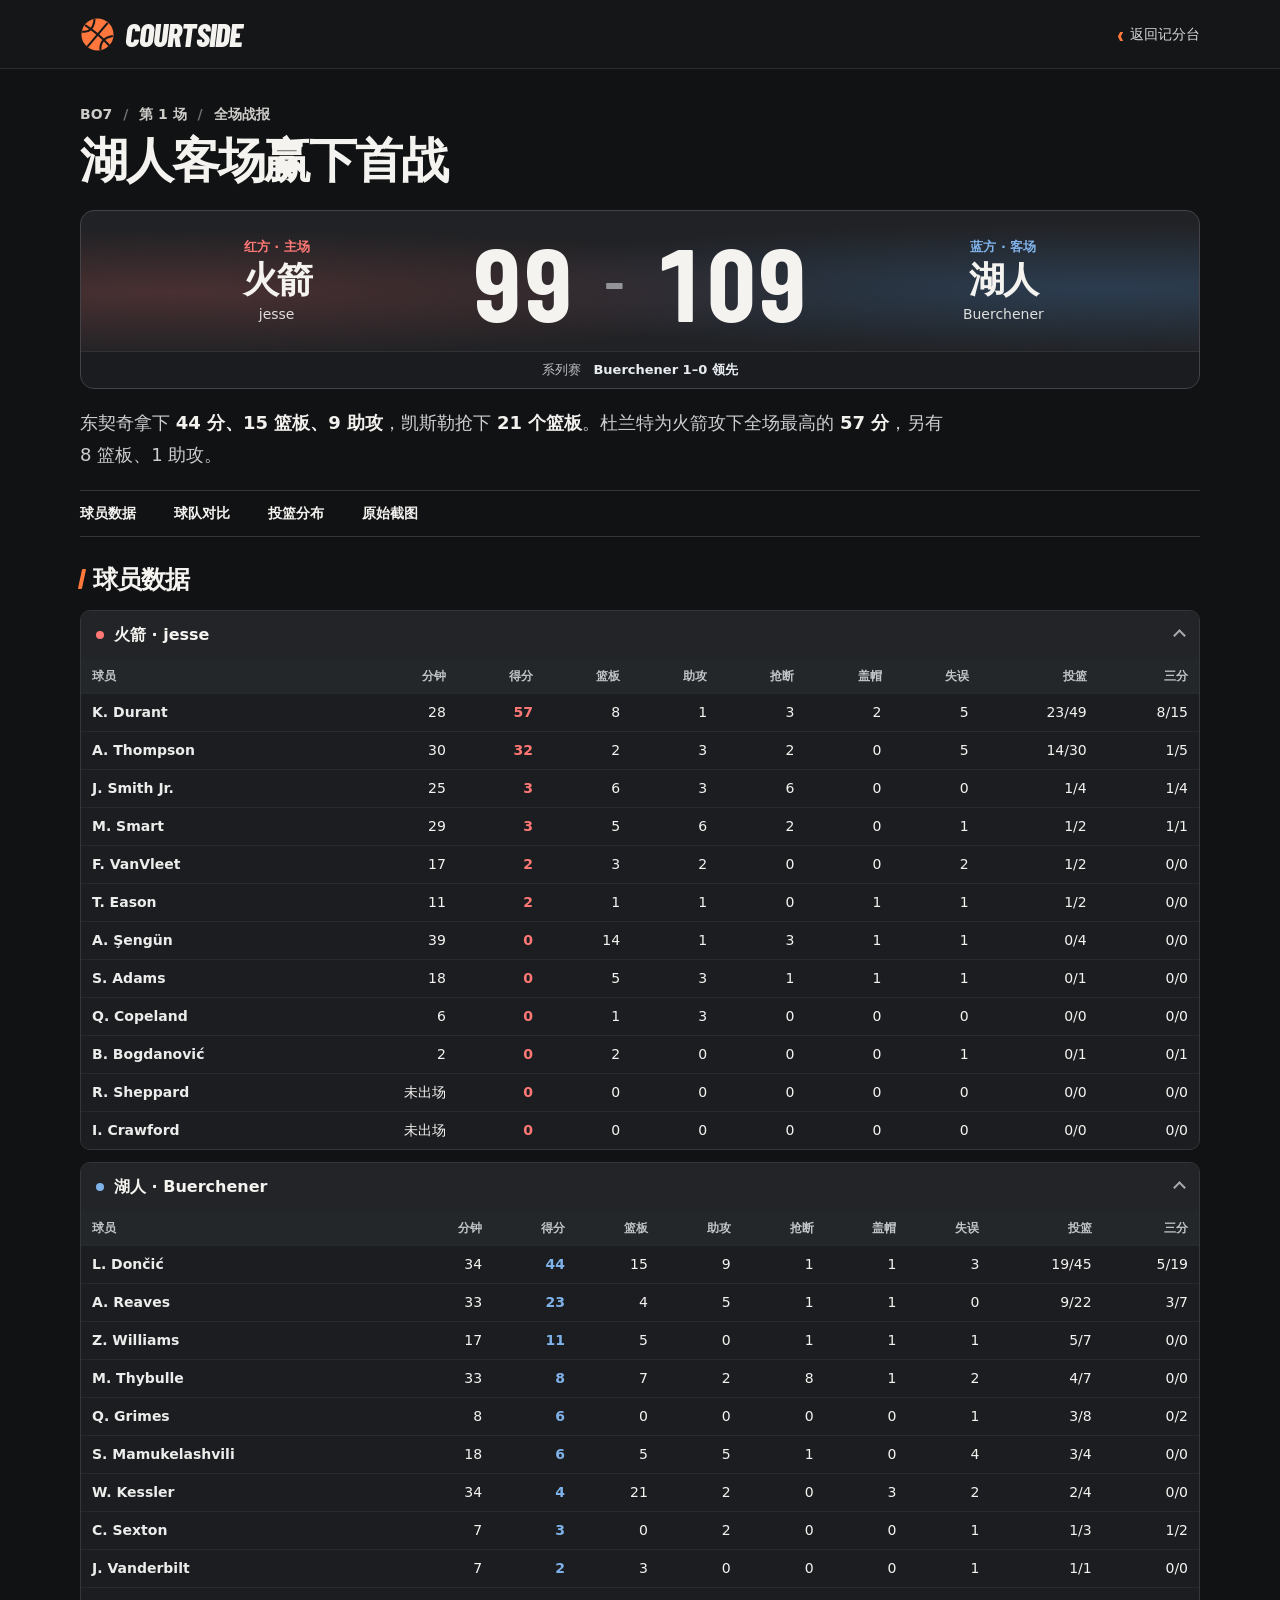
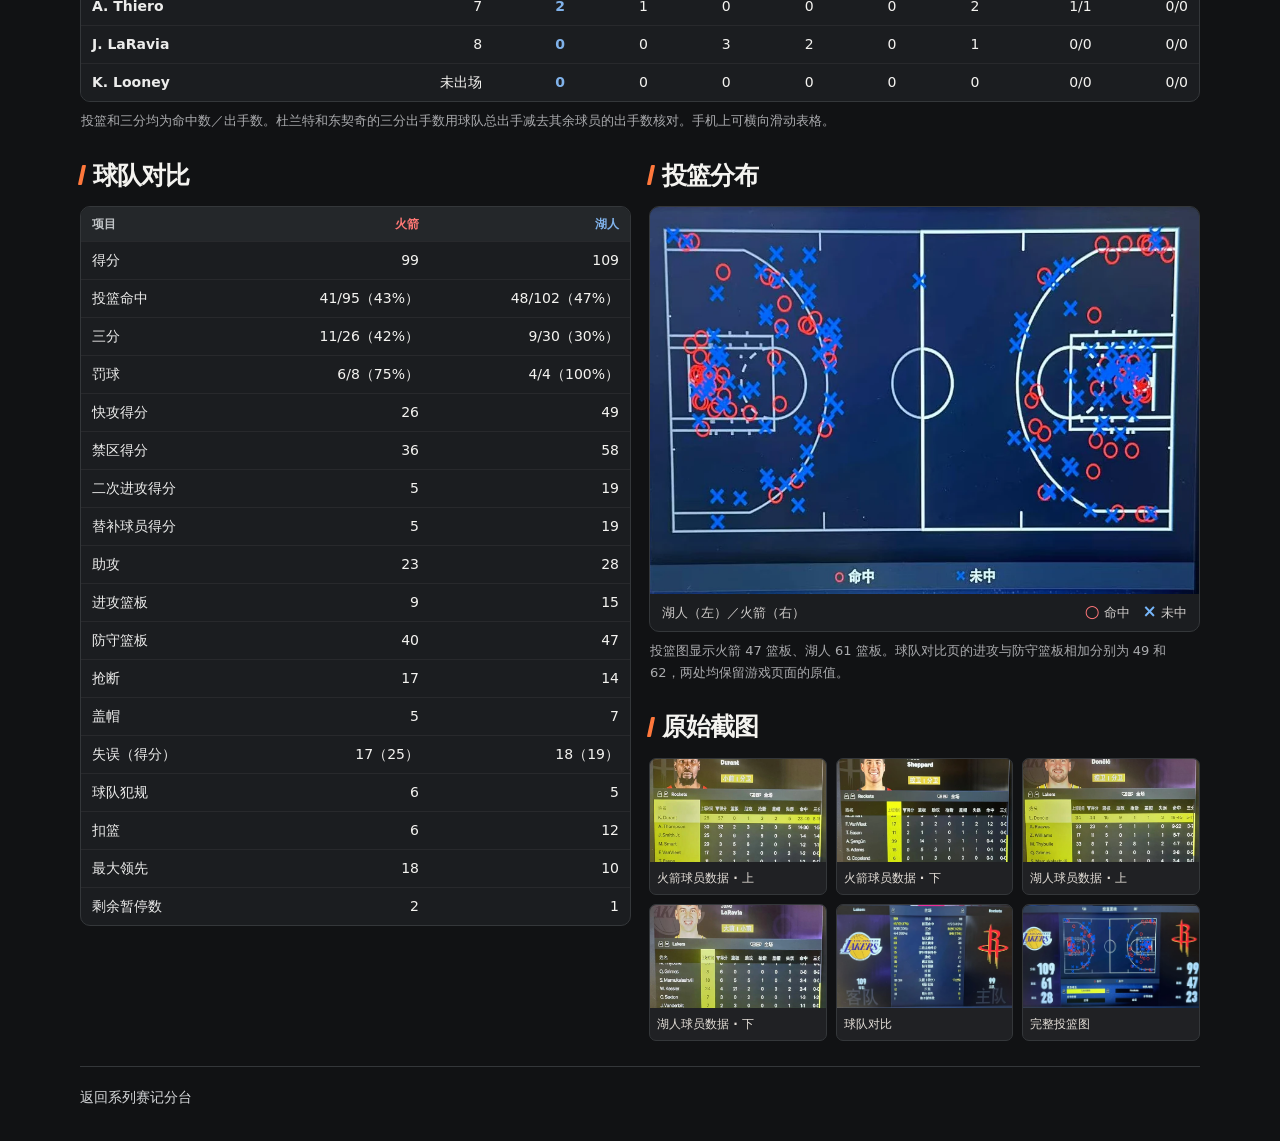
==== reports/game-01/index.html @ 8e252fa8 "Publish the Lakers opening win and Game 1 box score" ====
<!doctype html>
<html lang="zh-CN">
<head>
  <meta charset="utf-8">
  <meta name="viewport" content="width=device-width, initial-scale=1">
  <meta name="theme-color" content="#111214">
  <title>首场战报 · 火箭 99–109 湖人 | Courtside</title>
  <meta name="description" content="NBA 2K 系列赛首场战报。Buerchener 的湖人客场 109–99 战胜 jesse 的火箭，系列赛 1–0 领先。查看球员数据、球队对比和全场投篮图。">
  <link rel="icon" href="../../assets/courtside.svg" type="image/svg+xml">
  <link rel="stylesheet" href="../../style.css?v=5">
  <link rel="stylesheet" href="./report.css">
  <script defer src="./data.js"></script>
  <script defer src="./report.js"></script>
</head>
<body class="report">
  <a class="skip" href="#report-main">跳转到战报</a>
  <header class="site-header">
    <div class="report-header wrap">
      <a class="brand" href="../../index.html#board" aria-label="Courtside 记分台">
        <img src="../../assets/courtside.svg" alt="" width="35" height="35">
        <span>COURTSIDE</span>
      </a>
      <a class="back-link" href="../../index.html#board"><span aria-hidden="true">‹</span> 返回记分台</a>
    </div>
  </header>
  <main id="report-main" class="wrap">
    <p class="game-kicker">BO7 <span>/</span> 第 1 场 <span>/</span> 全场战报</p>
    <h1>湖人客场赢下首战</h1>
    <div class="final-score" aria-label="全场比分，主队火箭 99 分，客队湖人 109 分">
      <div class="club rockets">
        <span class="club-side">红方 · 主场</span>
        <strong>火箭</strong><span class="coach">jesse</span>
      </div>
      <div class="numerals" aria-hidden="true"><b>99</b><i>–</i><b>109</b></div>
      <div class="club lakers">
        <span class="club-side">蓝方 · 客场</span>
        <strong>湖人</strong><span class="coach">Buerchener</span>
      </div>
      <p class="series-line">系列赛 <b>Buerchener 1–0 领先</b></p>
    </div>
    <p class="game-story">东契奇拿下 <strong>44 分、15 篮板、9 助攻</strong>，凯斯勒抢下 <strong>21 个篮板</strong>。杜兰特为火箭攻下全场最高的 <strong>57 分</strong>，另有 8 篮板、1 助攻。</p>
    <nav class="section-links" aria-label="战报章节">
      <a href="#boxscore">球员数据</a><a href="#teams">球队对比</a><a href="#shots">投篮分布</a><a href="#originals">原始截图</a>
    </nav>
    <section class="report-section" id="boxscore" aria-labelledby="players-heading">
      <h2 id="players-heading">球员数据</h2>
      <div id="box-tables"></div>
      <p class="report-note">投篮和三分均为命中数／出手数。杜兰特和东契奇的三分出手数用球队总出手减去其余球员的出手数核对。手机上可横向滑动表格。</p>
    </section>
    <div class="analytics-layout">
      <section class="report-section" id="teams" aria-labelledby="teams-heading">
        <h2 id="teams-heading">球队对比</h2>
        <div class="table-card">
          <table class="compare-table">
            <caption class="sr-only">全场技术统计，依次为火箭和湖人</caption>
            <thead><tr><th scope="col">项目</th><th scope="col" class="red-text">火箭</th><th scope="col" class="blue-text">湖人</th></tr></thead>
            <tbody id="team-stats"></tbody>
          </table>
        </div>
      </section>
      <div>
        <section class="report-section" id="shots" aria-labelledby="shot-heading">
          <h2 id="shot-heading">投篮分布</h2>
          <figure class="shot-card">
            <a href="./shot-chart-full.webp" aria-label="打开完整比赛投篮图">
              <img class="shot-image" src="./shot-chart.webp" alt="全场投篮点位，湖人在左半场，火箭在右半场。红圈代表命中，蓝叉代表未中。" loading="lazy">
            </a>
            <figcaption><span>湖人（左）／火箭（右）</span><span><b class="made" aria-hidden="true">○</b> 命中　<b class="miss" aria-hidden="true">×</b> 未中</span></figcaption>
          </figure>
          <p class="report-note">投篮图显示火箭 47 篮板、湖人 61 篮板。球队对比页的进攻与防守篮板相加分别为 49 和 62，两处均保留游戏页面的原值。</p>
        </section>
        <section class="report-section" id="originals" aria-labelledby="sources-heading">
          <h2 id="sources-heading">原始截图</h2>
          <div class="source-grid">
            <a href="./rockets-1.webp"><img src="./rockets-1.webp" alt="" loading="lazy"><span>火箭球员数据 · 上</span></a>
            <a href="./rockets-2.webp"><img src="./rockets-2.webp" alt="" loading="lazy"><span>火箭球员数据 · 下</span></a>
            <a href="./lakers-1.webp"><img src="./lakers-1.webp" alt="" loading="lazy"><span>湖人球员数据 · 上</span></a>
            <a href="./lakers-2.webp"><img src="./lakers-2.webp" alt="" loading="lazy"><span>湖人球员数据 · 下</span></a>
            <a href="./team-comparison.webp"><img src="./team-comparison.webp" alt="" loading="lazy"><span>球队对比</span></a>
            <a href="./shot-chart-full.webp"><img src="./shot-chart-full.webp" alt="" loading="lazy"><span>完整投篮图</span></a>
          </div>
        </section>
      </div>
    </div>
  </main>
  <footer class="wrap report-footer"><a href="../../index.html#board">返回系列赛记分台</a></footer>
</body>
</html>
---- style.css ----
@font-face{font-family:"Barlow Condensed";src:url("./assets/barlow-condensed-bold.ttf") format("truetype");font-style:normal;font-weight:700;font-display:swap}
@font-face{font-family:"Barlow Condensed";src:url("./assets/barlow-condensed-extrabold-italic.ttf") format("truetype");font-style:italic;font-weight:800;font-display:swap}
:root {
  color-scheme:dark;
  --bg:#111214; --panel:#1b1d20; --line:#34373a; --muted:#a7a9ad;
  --ink:#f4f3f0; --orange:#ff783c; --red:#ff7875; --blue:#80b2ea; --gold:#e5bd70;
  --display:"Barlow Condensed","Arial Narrow",sans-serif;
  --body:"PingFang SC","Noto Sans SC","Microsoft YaHei",system-ui,sans-serif;
}
*{box-sizing:border-box}
body{margin:0;background:var(--bg);font-family:var(--body);color:var(--ink);line-height:1.5;-webkit-font-smoothing:antialiased}
[hidden]{display:none!important}
button,input{font:inherit}
button,a,input{-webkit-tap-highlight-color:transparent}
button{cursor:pointer;color:inherit}
button:disabled{cursor:default}
button:focus-visible,a:focus-visible,summary:focus-visible{outline:2px solid var(--orange);outline-offset:4px}
input:focus-visible{outline:2px solid var(--orange);outline-offset:2px}
button:not(:disabled):active{transform:translateY(1px)}
a{color:inherit}
h1,h2,h3,p{margin:0}
.skip{position:fixed;z-index:20;top:-8rem;left:1rem;background:var(--orange);color:#151515;padding:8px 15px}
.skip:focus{top:1rem}
.wrap{width:min(1120px,calc(100% - 88px));margin-inline:auto}
.site-header{background:#151618;border-bottom:1px solid #2b2c30}
.header-inner{display:flex;align-items:center;gap:clamp(28px,5.3vw,82px);height:72px}
.brand{display:inline-flex;align-items:center;gap:10px;text-decoration:none}
.brand img{width:35px;height:35px}
.brand span,.footer-wordmark{font:italic 800 32px/.95 var(--display);letter-spacing:-.028em}
.header-inner nav{height:100%;display:flex;gap:28px}
.nav-link{border-bottom:2px solid transparent;display:inline-flex;align-items:center;gap:8px;padding:2px 2px 0;text-decoration:none;color:#a9aaad;font-size:14px;font-weight:600;white-space:nowrap}
.nav-link svg,.header-data svg,.secondary-btn svg{width:17px;height:17px}
.nav-link:hover,.text-button:hover:not(:disabled){color:var(--ink)}
.nav-link.active{color:var(--orange);border-bottom-color:var(--orange)}
[data-icon]{display:inline-flex;align-items:center;justify-content:center;flex:none}
.header-data,.secondary-btn{display:inline-flex;align-items:center;justify-content:center;gap:8px;font-size:14px;white-space:nowrap;font-weight:550;border-radius:7px}
.header-data{margin-left:auto;background:transparent;border:0;color:#c6c7c9;padding:10px 0 10px 10px}
.header-data:hover{color:white}
main{outline:none}
.titlebar{display:flex;align-items:center;justify-content:space-between;gap:16px;margin:34px 0 22px}
h1{font-size:clamp(29px,2.75vw,40px);line-height:1.25;letter-spacing:-.055em;font-weight:770}
.titlebar p{font-size:14px;color:var(--muted);margin-top:7px;letter-spacing:.025em}
.secondary-btn{border:1px solid #434548;background:#202124;padding:9px 14px;min-height:40px}
.secondary-btn:hover{background:#2a2c2e;border-color:#666}
.scoreboard,.panel{border:1px solid var(--line);border-radius:13px;overflow:hidden;background:var(--panel)}
.scoreboard{border-color:#404146;--left-wash:#492b2c;--right-wash:#273646}
.scoreboard[data-home-player="blue"]{--left-wash:#273646;--right-wash:#492b2c}
.arena{position:relative;isolation:isolate;overflow:hidden;background:radial-gradient(ellipse at 6% 44%,var(--left-wash) 0%,transparent 46%),radial-gradient(ellipse at 97% 40%,var(--right-wash) 0%,transparent 45%),linear-gradient(90deg,#252426,#202124 49%,#252426)}
.arena::before,.arena::after{content:"";position:absolute;z-index:-1;inset:0;pointer-events:none}
.arena::before{background:repeating-linear-gradient(123deg,transparent 0 19px,rgba(255,255,255,.032) 19px 21px,transparent 21px 26px);mask-image:linear-gradient(110deg,#151515,transparent 29%,transparent 72%,black)}
.arena::after{background:linear-gradient(180deg,transparent 68%,rgba(0,0,0,.19))}
.arena-pattern{position:absolute;inset:0;background-image:radial-gradient(rgba(241,234,217,.22) .7px,transparent 1px);background-size:5px 5px;mask-image:linear-gradient(92deg,#0006,transparent 33%,transparent 67%,#0006);z-index:-1}
.court-lines{position:absolute;inset:0;width:100%;height:100%;color:#b8af9e;opacity:.115;z-index:-1;pointer-events:none}
.hero-top{display:flex;align-items:center;justify-content:space-between;gap:10px;position:relative;margin:18px 24px 0}
.hero-top h2{display:flex;align-items:center;gap:9px;font-size:14px;color:#ece8df;font-weight:650;letter-spacing:.035em}
.hero-top h2 i{display:block;background:var(--orange);width:4px;height:15px;border-radius:1px;transform:skew(-12deg)}
.status-pill{display:flex;align-items:center;gap:7px;background:#17191ae0;border:1px solid #ffffff23;color:#d3d3d1;font-size:12px;font-weight:550;padding:3px 9px;border-radius:20px}
.status-pill i{width:6px;height:6px;border-radius:50%;background:#aaa9a7}
.status-pill.playing i{background:#87c4a4}
.status-pill.finished{color:#f0cb83;border-color:#e5bd7040}.status-pill.finished i{background:var(--gold)}
.matchup{width:min(88%,930px);margin:0 auto;display:grid;grid-template-columns:minmax(0,1fr) minmax(115px,.55fr) minmax(0,1fr);align-items:center;text-align:center;min-height:230px;padding:0 0 22px;position:relative}
[data-player="red"]{--side:var(--red)} [data-player="blue"]{--side:var(--blue)}
.club-name{color:var(--side);font-size:14px;font-weight:650;max-width:100%;overflow-wrap:anywhere;margin-bottom:2px}
.entry-team{color:var(--side);font-size:12px;font-weight:600}
.game-teams{display:block;margin-top:2px;font-size:12px;color:var(--muted);overflow-wrap:anywhere}
.game-teams [data-player]{color:var(--side)}
.game-report-link{display:block;width:fit-content;color:#ffac83;font-size:13px;font-weight:550;line-height:1.6;text-underline-offset:3px}
.game-report-link:hover{color:#ffccb2}
.competitor{min-width:0;display:flex;align-items:center;flex-direction:column}
.side-tag{display:flex;align-items:center;gap:6px;color:var(--side);font-size:12px;font-weight:650;letter-spacing:.045em;line-height:1.3}
.side-tag i{width:13px;height:3px;transform:skew(-25deg);background:var(--side)}
.side-tag b{font-weight:400;opacity:.5}
.competitor h3{font-size:clamp(20px,2.3vw,31px);max-width:100%;overflow-wrap:anywhere;font-weight:700;line-height:1.25;letter-spacing:-.035em;margin:9px 0 3px}
.win-count{color:var(--side);font:italic 800 clamp(78px,7.4vw,108px)/.96 var(--display);font-variant-numeric:tabular-nums;letter-spacing:-.04em;padding-right:.08em}
.win-marks{display:flex;align-items:center;justify-content:center;gap:5px;margin-top:14px}
.win-marks i{width:22px;height:5px;border-radius:1px;background:color-mix(in srgb,var(--side) 17%,#292929);transform:skew(-17deg)}
.win-marks .won{background:var(--side)}
.trophy-block{align-self:center;display:flex;align-items:center;flex-direction:column;min-width:0}
.trophy-showcase{display:grid;justify-items:center;min-width:0;max-width:100%;background:transparent;border:0;border-radius:10px;padding:4px;line-height:inherit}
.trophy-showcase:hover .trophy-plaque{color:#ffe5a9}
.trophy-showcase:hover img{filter:drop-shadow(0 2px 9px #d6a34840)}
.trophy-halo{position:relative;display:grid;place-items:center;width:100%;isolation:isolate}
.trophy-halo::before{content:"";position:absolute;z-index:-1;width:200px;height:180px;background:radial-gradient(ellipse,#d7a55321,transparent 67%);pointer-events:none}
.trophy-halo img{width:auto;height:157px;max-width:95%;object-fit:contain;filter:drop-shadow(0 6px 12px #10101190)}
.trophy-plaque{display:flex;align-items:center;justify-content:center;gap:7px;font-size:12px;font-weight:650;letter-spacing:.12em;color:#e3c88f;margin-top:8px;max-width:100%}
.trophy-plaque i{width:13px;height:1px;background:#b99b66;opacity:.58;flex:none}
.trophy-plaque span{overflow-wrap:anywhere;min-width:0}
.scoreboard.champion .trophy-halo img{filter:drop-shadow(0 0 12px #bd901b55)}
.hero-foot{padding:8px 24px;display:grid;grid-template-columns:1fr auto auto;align-items:center;gap:16px;background:#202124;border-top:1px solid #ffffff0e;color:#c4c4c3;font-size:13px}
.hero-foot:has(.home-dice-button[hidden]){grid-template-columns:1fr auto}
.home-dice-button{display:inline-flex;align-items:center;justify-content:center;gap:7px;min-height:36px;padding:5px 12px;border:1px solid #835136;border-radius:6px;background:#372b25;color:#ffb58f;font:600 14px/1.4 var(--body)}
.home-dice-button svg{width:18px;height:18px}
.home-dice-button:hover{background:#493326;border-color:#ab704b}
.game-home{display:block;color:var(--muted);font-size:12px;overflow-wrap:anywhere}
.hero-foot>div{display:flex;align-items:center;gap:10px}
.format{color:#e3e0d9;background:#343538;border:1px solid #48494b;border-radius:4px;padding:0px 7px;font:700 15px/1.4 var(--display);letter-spacing:.04em}
.progress-count{font-variant-numeric:tabular-nums;color:#afafb1}
.score-panels{display:grid;grid-template-columns:minmax(275px,.77fr) minmax(0,1.23fr);gap:18px;margin-top:20px;align-items:start}
.panel-heading{display:flex;align-items:center;justify-content:space-between;gap:10px;padding:18px 21px 15px}
.panel-heading-label{display:flex;align-items:center;gap:10px}
.panel-heading h2{font-size:20px;font-weight:700;line-height:1.25;letter-spacing:-.035em}
.icon-box{width:31px;height:31px;border-radius:7px;background:#2c2f33;color:#c8cbd0}
.icon-box svg{width:18px;height:18px}
.orange-icon{color:var(--orange);background:#382a25}
.game-label{font:700 15px/1 var(--display);color:#b8b9bb;letter-spacing:.09em}
.quiet-meta{font-size:13px;color:var(--muted)}
#score-form{padding:6px 21px 20px}
.score-inputs{display:grid;grid-template-columns:minmax(0,1fr) auto minmax(0,1fr);align-items:end;gap:11px}
.input-side{display:flex;flex-direction:column;gap:7px;min-width:0}
.input-name{display:flex;align-items:center;gap:7px;color:#d5d5d4;font-weight:550;font-size:14px;overflow-wrap:anywhere}
.input-name i,.win-dot{width:7px;height:7px;border-radius:50%;background:var(--side);display:inline-block;flex-shrink:0}
.input-side input{width:100%;border:1px solid #404246;background:#151618;border-radius:7px;text-align:center;color:var(--side);height:56px;font:700 35px/1 var(--display);font-variant-numeric:tabular-nums}
.input-side input:focus-visible{outline-color:var(--side)}
.input-side input::placeholder{color:#76787d;opacity:1}
.input-side input[aria-invalid=true]{border-color:#f8957c}
.input-colon{height:56px;display:grid;place-content:center;color:#76787b;font:bold 23px/1 var(--display)}
.record-btn{display:flex;justify-content:center;align-items:center;gap:8px;width:100%;min-height:44px;margin-top:18px;border:1px solid #ff905f;border-radius:7px;background:var(--orange);color:#211912;font-weight:700;font-size:15px}
.record-btn:hover{background:#ff8a54}.record-btn:disabled{opacity:.7}
.record-btn svg{width:18px;height:18px}
.entry-foot{border-top:1px solid var(--line);padding:8px 21px;display:flex;justify-content:center}
.text-button{border:0;background:none;display:inline-flex;align-items:center;gap:7px;min-height:30px;color:#c4c7ca;font-size:13px}
.text-button svg{width:16px;height:16px}.text-button:disabled{color:#84868c}
.table-scroll{width:100%;overflow-x:auto}
.log-table{width:100%;border-collapse:collapse;table-layout:fixed;text-align:left}
.log-table th:first-child,.log-table td:first-child{padding-left:22px;width:29%}
.log-table th:nth-child(2),.log-table td:nth-child(2){text-align:center;width:34%}
.log-table th:last-child,.log-table td:last-child{text-align:right;padding-right:22px}
.log-table thead{background:#222428;color:#a6a8ac}
.log-table th{font-weight:500;font-size:12px;padding:7px 0}
.order-hint{font-size:11px;color:#9b9d9f;margin-left:4px}
.log-table td{padding:8px 0;border-top:1px solid #2c2e31;font-size:14px}
.game-num{font:700 16px/1.2 var(--display);letter-spacing:.08em;color:#cbcccf}
tr.future .game-num{color:#989a9f}tr.upcoming{background:#ffffff02}
.log-score{font:700 19px/1 var(--display);letter-spacing:.04em}
.log-score .higher-red{color:var(--red)}.log-score .higher-blue{color:var(--blue)}
.log-score b{font-weight:400;color:#87898d;padding:0 4px}
.result-name{font-size:13px;font-weight:550;display:inline-flex;align-items:center;gap:6px;max-width:100%;overflow-wrap:anywhere}
.result-name .win-dot{width:6px;height:6px}
.empty-score{font:700 16px/1 var(--display);letter-spacing:.08em;color:#777a80}
.game-status{font-size:12px;color:#a4a6aa}
.upcoming .game-status{border:1px solid #5d503b;border-radius:4px;padding:2px 7px;color:#e9c182;background:#3a3125}
.winner-card{text-align:center;padding:0 21px 18px}
.winner-card .winner-icon{color:var(--gold);margin:0 auto;display:flex}
.winner-card strong{font-size:21px;display:block;overflow-wrap:anywhere;margin-top:5px;color:var(--gold)}
.winner-card p{font-size:14px;color:var(--muted);margin-top:4px}
.winner-card .award-reopen{background:#e7c584;border-color:#efd5a5;color:#261f12}
.winner-card .award-reopen:hover{background:#f2d59e}
.winner-card .record-btn + .record-btn{background:#25272a;color:var(--ink);border-color:var(--line);margin-top:9px}
#trophy-preview{width:min(740px,calc(100% - 28px));padding:0;max-height:90vh;overflow:auto;border:1px solid #5f523d;border-radius:14px;background:#191a1c;color:var(--ink);box-shadow:0 16px 80px #0007}
#trophy-preview::backdrop{background:#08090be6}
#trophy-preview header{display:flex;align-items:center;justify-content:space-between;padding:12px 18px}
#trophy-preview h2{font-size:19px}
#trophy-preview form{margin:0}
#trophy-preview button{font:400 26px/1 var(--body)}
#trophy-preview img{display:block;width:100%;max-height:64vh;object-fit:contain;background:#0e1013}
#trophy-preview p{padding:12px 18px 16px;color:#e3cda3;font-size:14px}
.site-footer{display:flex;justify-content:space-between;align-items:center;gap:10px;padding:20px 0 28px;color:#929498;font-size:12px}
.save-state{display:inline-flex;align-items:center;gap:7px}.save-state svg{width:15px;height:15px}
.footer-wordmark{font-size:15px;letter-spacing:.04em;color:#929498}.footer-wordmark i{color:#a66b49;margin:0 3px}
.toast{position:fixed;bottom:22px;left:50%;transform:translateX(-50%);z-index:12;background:#f1ebe3;border:1px solid #fff5;color:#191818;padding:10px 17px;border-radius:8px;box-shadow:0 4px 25px #0006;font-size:14px;font-weight:550;max-width:calc(100% - 30px);width:max-content;pointer-events:none}
.toast:empty{display:none}
.form-error,.storage-warning{color:#ffb090;font-size:14px;line-height:1.6;margin-top:10px}
.storage-warning{background:#392d24;border:1px solid #63503b;padding:12px 16px;border-radius:8px;margin:0 0 12px}
@media(min-width:1500px){.titlebar{margin-top:42px}.matchup{min-height:248px}}
@media(max-width:800px){.wrap{width:calc(100% - 40px)}.header-inner{gap:30px;height:64px}.header-inner nav{gap:18px}.matchup{width:96%}.score-panels{gap:12px;grid-template-columns:minmax(245px,.85fr) minmax(0,1.15fr)}.panel-heading{padding:16px}.panel-heading h2{font-size:18px}#score-form{padding:4px 16px 17px}.order-hint{display:none}}
@media(max-width:650px){
  .wrap{width:calc(100% - 32px)}.header-inner{height:auto;min-height:89px;display:grid;gap:0;grid-template-columns:1fr auto;grid-template-rows:50px 39px}
  .brand{width:fit-content;gap:7px}.brand img{width:27px;height:27px}.brand span{font-size:27px}
  .header-data{grid-row:1;grid-column:2;font-size:13px;min-height:40px}.header-data svg{width:15px;height:15px}
  .header-inner nav{grid-row:2;grid-column:1/-1;gap:25px}.nav-link{font-size:13px;gap:6px;padding-top:0}.nav-link svg{width:15px;height:15px}
  .titlebar{margin:20px 0 15px;gap:8px}.titlebar p{font-size:12px;margin-top:4px}.secondary-btn{padding:7px 10px;min-height:38px;font-size:13px;gap:5px}
  .hero-top{margin:14px 14px 0}.hero-top h2{font-size:13px}.status-pill{font-size:11px}
  .matchup{width:100%;grid-template-columns:minmax(0,1fr) minmax(73px,.62fr) minmax(0,1fr);padding:9px 11px 20px;min-height:167px}
  .competitor h3{font-size:20px;margin:7px 0 1px}.win-count{font-size:70px}.win-marks{gap:4px;margin-top:9px}.win-marks i{width:14px;height:4px}
  .trophy-halo img{height:105px}.trophy-plaque{font-size:10px;gap:4px;letter-spacing:.02em;margin-top:5px}.trophy-plaque i{width:7px}.trophy-halo::before{width:125px;height:120px}
  .side-tag{font-size:10px;gap:4px}.side-tag i{width:8px;height:2px}
  .hero-foot{padding:9px 14px;font-size:12px;grid-template-columns:minmax(0,1fr) auto;gap:3px 8px}.format{font-size:13px}
  .hero-foot .progress-count{grid-column:1;grid-row:2}
  .home-dice-button{grid-column:2;grid-row:1 / span 2;min-height:42px;padding-inline:10px}
  .hero-foot:has(.home-dice-button[hidden]) .progress-count{grid-column:2;grid-row:1}
  .score-panels{grid-template-columns:1fr;gap:14px;margin-top:14px}.panel-heading{padding:15px 16px 11px}
  .score-inputs{gap:12px}.input-side input,.input-colon{height:48px}.input-side input{font-size:30px}
  .record-btn{margin-top:14px}.entry-foot{padding:3px 16px}.text-button{min-height:36px}
  .log-table td{padding:9px 0}.site-footer{padding-top:17px}.footer-wordmark{font-size:13px}.order-hint{display:inline}
}
@media(max-width:355px){.wrap{width:calc(100% - 22px)}.secondary-btn{font-size:12px}h1{font-size:26px}.win-marks i{width:11px}.trophy-halo img{height:92px}.competitor h3{font-size:18px}.matchup{padding-inline:5px}}
---- reports/game-01/report.css ----
.report { background:#111214; }
.report-header { height:68px; display:flex; align-items:center; justify-content:space-between; }
.back-link,.report-footer a { color:#d6d8da; text-decoration:none; font-size:14px; }
.back-link { display:inline-flex; align-items:center; gap:6px; min-height:44px; }
.back-link span { font:700 25px/1 var(--display); color:var(--orange); }
.back-link:hover,.report-footer a:hover { color:var(--orange); }
.game-kicker { margin:35px 0 7px; color:#ceccc9; font-size:14px; font-weight:600; }
.game-kicker span { color:#6e7075; margin:0 6px; }
.report h1 { font-size:clamp(30px,4vw,48px); line-height:1.18; letter-spacing:-.045em; }
.final-score {
  margin-top:21px; display:grid; grid-template-columns:1fr auto 1fr; align-items:center;
  overflow:hidden; text-align:center; border:1px solid #454248; border-radius:14px;
  background:radial-gradient(ellipse at 8% 46%,#493032 0,transparent 47%),radial-gradient(ellipse at 92% 44%,#2c3d50 0,transparent 47%),#212225;
}
.club { display:grid; justify-items:center; align-content:center; padding:26px 10px; min-width:0; }
.club-side { color:var(--club); font-size:13px; font-weight:700; }
.rockets { --club:var(--red); } .lakers { --club:var(--blue); }
.club strong { margin:2px 0; font-size:clamp(24px,3vw,36px); line-height:1.23; letter-spacing:-.055em; }
.coach { color:#dededc; font-size:14px; }
.numerals { display:flex; align-items:center; gap:clamp(10px,2.4vw,35px); font:700 clamp(59px,8vw,109px)/1 var(--display); font-variant-numeric:tabular-nums; }
.numerals i { color:#929498; font:400 .48em/1 var(--display); }
.series-line { grid-column:1/-1; padding:8px 12px; background:#1113165c; border-top:1px solid #ffffff18; color:#bbbcc1; font-size:13px; }
.series-line b { margin-left:8px; color:#e8edf2; font-weight:650; }
.game-story { max-width:880px; color:#ceced0; font-size:clamp(15px,1.5vw,18px); line-height:1.8; margin:18px 0; }
.game-story strong { color:#f2f1ed; }
.section-links { display:flex; gap:clamp(13px,4vw,38px); flex-wrap:wrap; border-block:1px solid var(--line); margin-bottom:24px; }
.section-links a { display:inline-flex; align-items:center; min-height:45px; font-weight:600; font-size:14px; text-decoration:none; }
.section-links a:hover { color:var(--orange); }
.report-section { min-width:0; scroll-margin-top:14px; margin:0 0 25px; }
.report-section h2 { display:flex; gap:9px; align-items:center; font-size:clamp(20px,2vw,25px); letter-spacing:-.04em; margin-bottom:12px; }
.report-section h2::before { content:""; width:4px; height:.8em; border-radius:1px; background:var(--orange); transform:skew(-12deg); }
.team-box,.table-card,.shot-card { background:var(--panel); border:1px solid var(--line); border-radius:10px; overflow:hidden; }
.team-box + .team-box { margin-top:12px; }
.team-box summary { display:flex; align-items:center; gap:10px; cursor:pointer; padding:12px 15px; font-weight:700; background:#222427; color:#f5f4f0; list-style:none; }
.team-box summary::-webkit-details-marker { display:none; }
.team-box summary::before { content:""; width:8px; height:8px; border-radius:50%; background:var(--club); }
.team-box summary::after { content:""; width:7px; height:7px; border-bottom:2px solid #a9abaf; border-right:2px solid #a9abaf; transform:rotate(45deg); margin-left:auto; }
.team-box[open] summary::after { transform:rotate(225deg); }
.scroll-box { min-width:0; overflow:auto; }
.scroll-box:focus-visible { outline:2px solid var(--orange); outline-offset:-2px; }
.report table { border-collapse:collapse; width:100%; font-size:14px; font-variant-numeric:tabular-nums; }
.box-table { min-width:690px; }
.report th,.report td { padding:8px 11px; white-space:nowrap; text-align:right; }
.report thead th { font-size:12px; color:#c1c4c7; background:#24272a; font-weight:650; }
.report tbody th { color:#ececeb; font-weight:550; }
.report tr + tr > *, .report tbody tr:first-child > * { border-top:1px solid #ffffff0e; }
.report table tr > :first-child { text-align:left; }
.box-table tr > :first-child { position:sticky; left:0; z-index:1; background:#1b1d20; }
.box-table thead tr > :first-child { background:#24272a; }
.box-table td:nth-child(3) { font-weight:700; color:var(--club); }
.report-note { color:#a9aaad; font-size:13px; line-height:1.65; margin:8px 1px 0; }
.analytics-layout { display:grid; grid-template-columns:minmax(0,1fr) minmax(0,1fr); align-items:start; gap:18px; }
.compare-table thead .red-text { color:var(--red); } .compare-table thead .blue-text { color:var(--blue); }
.shot-card { margin:0; }
.shot-image { width:100%; display:block; height:auto; }
.shot-card figcaption { padding:9px 12px; display:flex; flex-wrap:wrap; justify-content:space-between; gap:5px 12px; font-size:13px; color:#cfccca; }
.made,.miss { font-size:17px; line-height:1; } .made { color:#ff777a; } .miss { color:#76b6fa; }
.source-grid { display:grid; gap:9px; grid-template-columns:repeat(3,minmax(0,1fr)); }
.source-grid a { overflow:hidden; border-radius:7px; border:1px solid var(--line); background:#202124; text-decoration:none; }
.source-grid a:hover { border-color:#9f7857; }
.source-grid img { width:100%; aspect-ratio:1.7; object-fit:cover; display:block; }
.source-grid span { display:block; padding:7px; color:#e4dfd8; font-size:12px; font-weight:550; }
.sr-only { position:absolute; width:1px; height:1px; overflow:hidden; clip-path:inset(50%); white-space:nowrap; }
.report-footer { padding:18px 0 32px; border-top:1px solid var(--line); }
@media(max-width:760px) {
  .analytics-layout { display:block; }
  .report-header { height:55px; }
  .game-kicker { margin-top:22px; }
  .game-story { margin:14px 0; }
}
@media(max-width:450px) {
  .report .wrap { width:calc(100% - 24px); }
  .numerals { gap:7px; font-size:clamp(46px,14vw,60px); }
  .club { padding:20px 3px; }
  .club-side,.coach { font-size:12px; }
  .source-grid { grid-template-columns:repeat(2,minmax(0,1fr)); }
  .report table { font-size:13px; }
  .box-table tr > :first-child { max-width:126px; min-width:105px; white-space:normal; overflow-wrap:anywhere; }
}
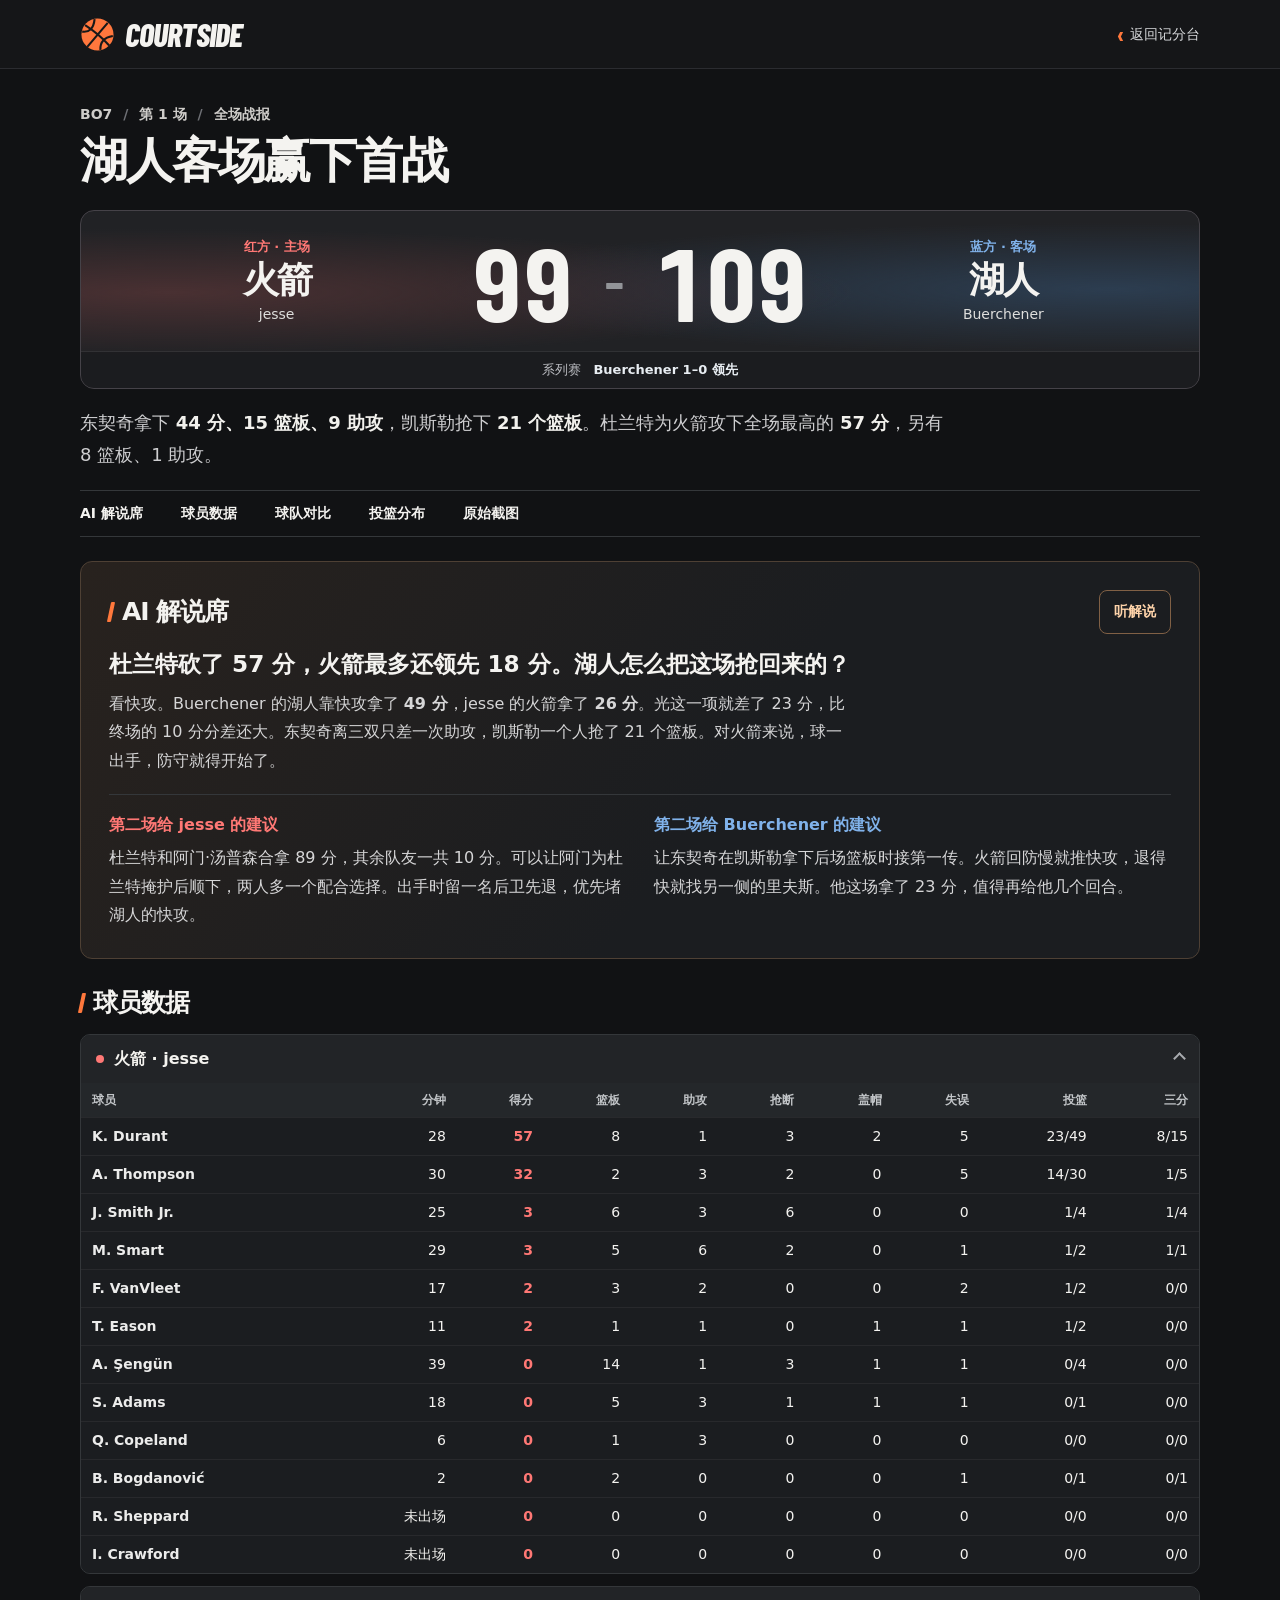
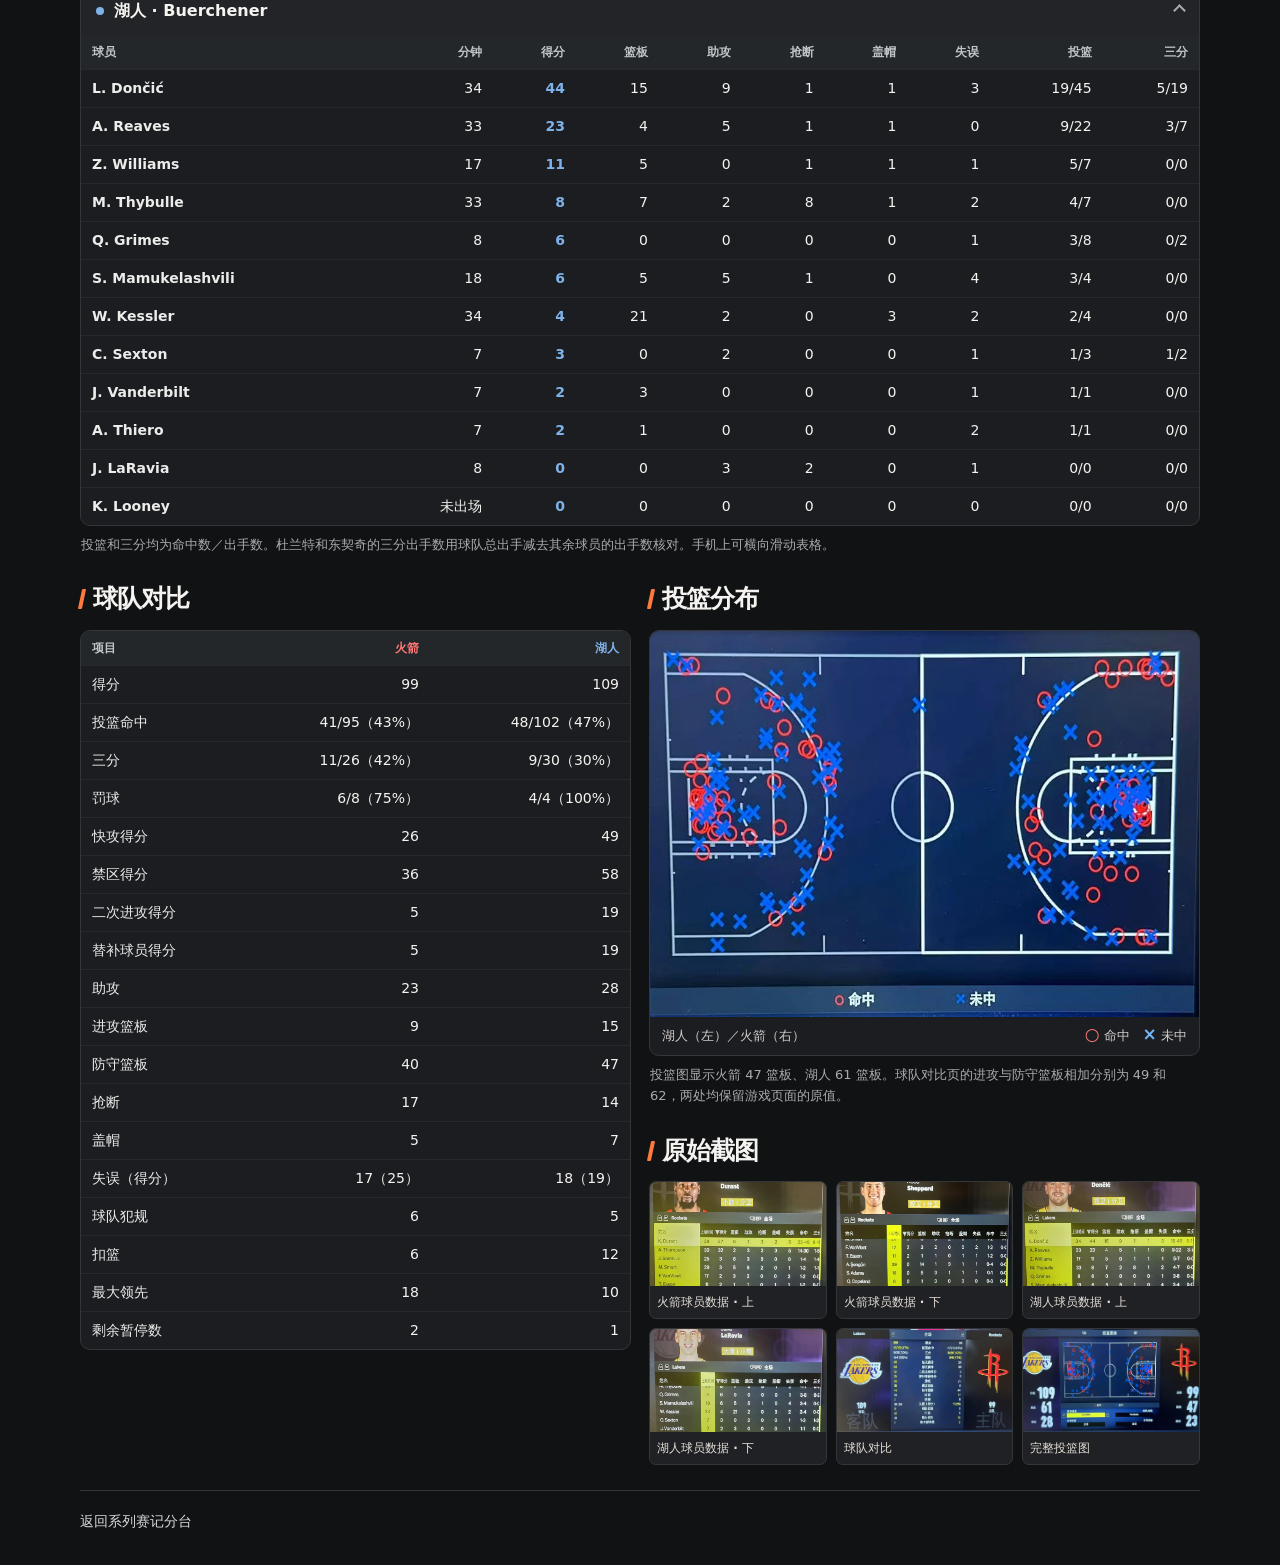
==== commit 543641a3: "Add AI commentary and optional narration to the opening game report" ====
--- a/reports/game-01/index.html
+++ b/reports/game-01/index.html
@@ -5,12 +5,12 @@
   <meta name="viewport" content="width=device-width, initial-scale=1">
   <meta name="theme-color" content="#111214">
   <title>首场战报 · 火箭 99–109 湖人 | Courtside</title>
-  <meta name="description" content="NBA 2K 系列赛首场战报。Buerchener 的湖人客场 109–99 战胜 jesse 的火箭，系列赛 1–0 领先。查看球员数据、球队对比和全场投篮图。">
+  <meta name="description" content="NBA 2K 系列赛首场战报。Buerchener 的湖人客场 109–99 战胜 jesse 的火箭。AI 解说席复盘这次逆转，并为双方支招第二场。">
   <link rel="icon" href="../../assets/courtside.svg" type="image/svg+xml">
   <link rel="stylesheet" href="../../style.css?v=5">
-  <link rel="stylesheet" href="./report.css">
+  <link rel="stylesheet" href="./report.css?v=2">
   <script defer src="./data.js"></script>
-  <script defer src="./report.js"></script>
+  <script defer src="./report.js?v=2"></script>
 </head>
 <body class="report">
   <a class="skip" href="#report-main">跳转到战报</a>
@@ -40,8 +40,30 @@
     </div>
     <p class="game-story">东契奇拿下 <strong>44 分、15 篮板、9 助攻</strong>，凯斯勒抢下 <strong>21 个篮板</strong>。杜兰特为火箭攻下全场最高的 <strong>57 分</strong>，另有 8 篮板、1 助攻。</p>
     <nav class="section-links" aria-label="战报章节">
+      <a href="#commentary">AI 解说席</a>
       <a href="#boxscore">球员数据</a><a href="#teams">球队对比</a><a href="#shots">投篮分布</a><a href="#originals">原始截图</a>
     </nav>
+    <section class="report-section commentary" id="commentary" aria-labelledby="commentary-heading">
+      <div class="commentary-header">
+        <h2 id="commentary-heading">AI 解说席</h2>
+        <button id="listen-commentary" type="button" hidden>听解说</button>
+      </div>
+      <div id="commentary-script">
+        <p class="commentary-lead">杜兰特砍了 57 分，火箭最多还领先 18 分。湖人怎么把这场抢回来的？</p>
+        <p>看快攻。Buerchener 的湖人靠快攻拿了 <strong>49 分</strong>，jesse 的火箭拿了 <strong>26 分</strong>。光这一项就差了 23 分，比终场的 10 分分差还大。东契奇离三双只差一次助攻，凯斯勒一个人抢了 21 个篮板。对火箭来说，球一出手，防守就得开始了。</p>
+        <div class="next-game-notes">
+          <div class="rockets">
+            <h3>第二场给 jesse 的建议</h3>
+            <p>杜兰特和阿门·汤普森合拿 89 分，其余队友一共 10 分。可以让阿门为杜兰特掩护后顺下，两人多一个配合选择。出手时留一名后卫先退，优先堵湖人的快攻。</p>
+          </div>
+          <div class="lakers">
+            <h3>第二场给 Buerchener 的建议</h3>
+            <p>让东契奇在凯斯勒拿下后场篮板时接第一传。火箭回防慢就推快攻，退得快就找另一侧的里夫斯。他这场拿了 23 分，值得再给他几个回合。</p>
+          </div>
+        </div>
+      </div>
+      <p class="report-note" id="commentary-audio-status" role="status"></p>
+    </section>
     <section class="report-section" id="boxscore" aria-labelledby="players-heading">
       <h2 id="players-heading">球员数据</h2>
       <div id="box-tables"></div>
--- a/reports/game-01/report.css
+++ b/reports/game-01/report.css
@@ -29,6 +29,25 @@
 .report-section { min-width:0; scroll-margin-top:14px; margin:0 0 25px; }
 .report-section h2 { display:flex; gap:9px; align-items:center; font-size:clamp(20px,2vw,25px); letter-spacing:-.04em; margin-bottom:12px; }
 .report-section h2::before { content:""; width:4px; height:.8em; border-radius:1px; background:var(--orange); transform:skew(-12deg); }
+.commentary {
+  padding:clamp(16px,2.4vw,28px);
+  background:linear-gradient(125deg,#28221e,var(--panel) 57%);
+  border:1px solid #4e4034;
+  border-radius:12px;
+}
+.commentary-header { display:flex; align-items:center; justify-content:space-between; gap:12px; }
+.commentary-header h2 { margin:0; }
+#listen-commentary {
+  min-height:44px; padding:0 14px; border:1px solid #806045; border-radius:8px;
+  background:transparent; color:#ffd4aa; font-weight:650; font-size:.9rem;
+}
+#listen-commentary:hover { background:#352b22; }
+#commentary-script { font-size:1rem; line-height:1.8; color:#d6d6d7; }
+#commentary-script > p { max-width:46em; }
+.commentary-lead { margin:12px 0 8px; color:var(--ink); font-size:clamp(1.13rem,2vw,1.45rem); font-weight:700; line-height:1.55; }
+.next-game-notes { display:grid; grid-template-columns:repeat(2,minmax(0,1fr)); gap:16px 28px; border-top:1px solid var(--line); margin-top:18px; padding-top:16px; }
+.next-game-notes h3 { color:var(--club); font-size:1rem; margin-bottom:4px; }
+#commentary-audio-status:empty { display:none; }
 .team-box,.table-card,.shot-card { background:var(--panel); border:1px solid var(--line); border-radius:10px; overflow:hidden; }
 .team-box + .team-box { margin-top:12px; }
 .team-box summary { display:flex; align-items:center; gap:10px; cursor:pointer; padding:12px 15px; font-weight:700; background:#222427; color:#f5f4f0; list-style:none; }
@@ -63,6 +82,8 @@
 .sr-only { position:absolute; width:1px; height:1px; overflow:hidden; clip-path:inset(50%); white-space:nowrap; }
 .report-footer { padding:18px 0 32px; border-top:1px solid var(--line); }
 @media(max-width:760px) {
+  .next-game-notes { grid-template-columns:1fr; }
+  .section-links { gap:0 14px; }
   .analytics-layout { display:block; }
   .report-header { height:55px; }
   .game-kicker { margin-top:22px; }
